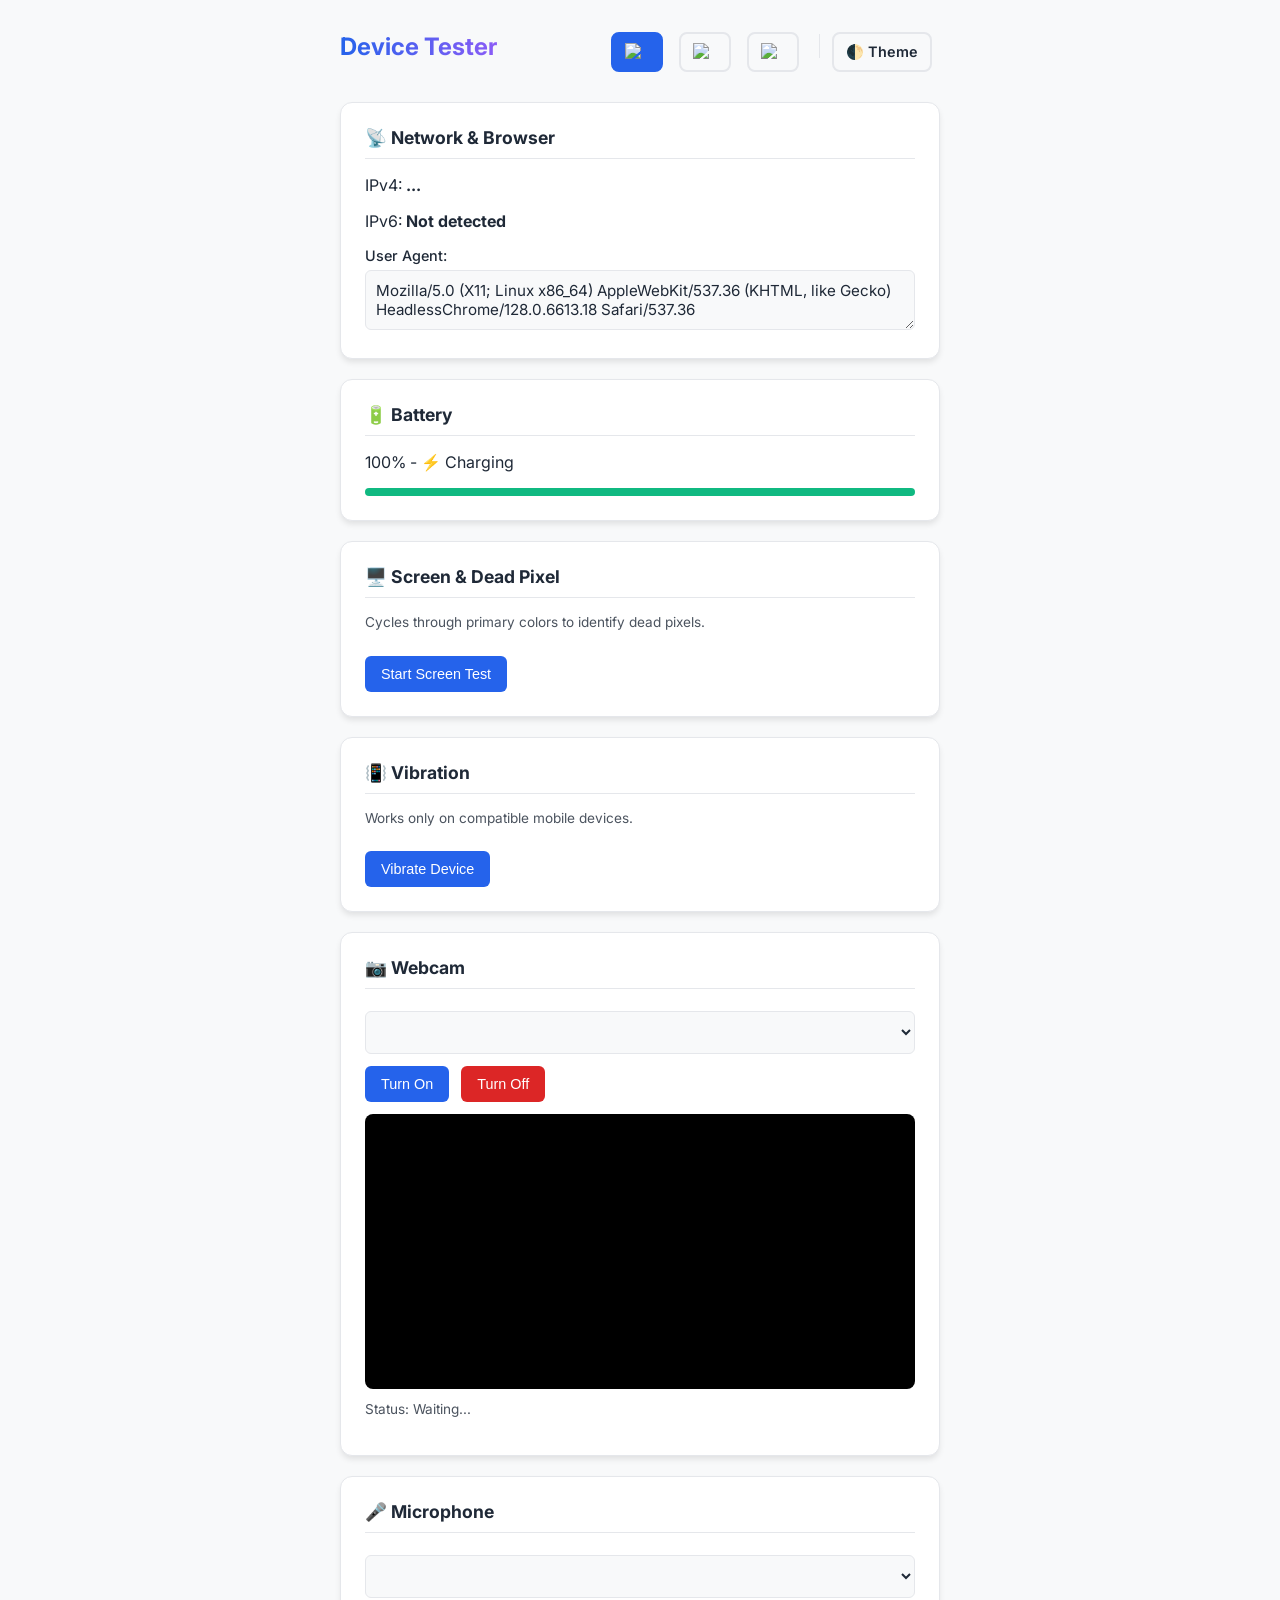
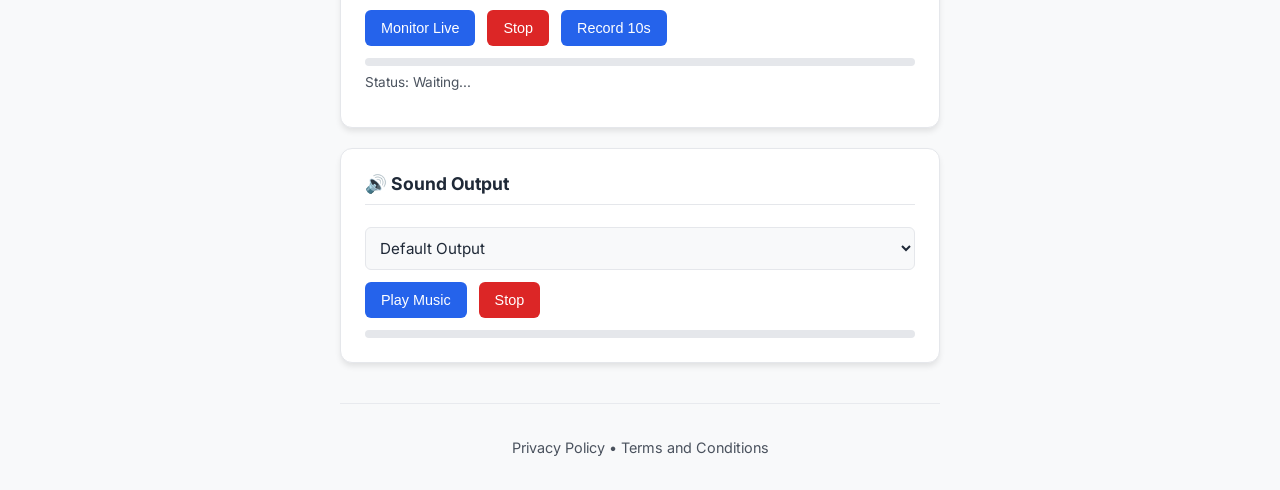
==== public/index.html @ 1548a765 "Migration to GitHub" ====
<!DOCTYPE html>
<html lang="en">

<head>
  <meta charset="UTF-8" />
  <title>Device Tester</title>
  <meta name="viewport" content="width=device-width, initial-scale=1" />
  <link rel="preconnect" href="https://fonts.googleapis.com">
  <link rel="preconnect" href="https://fonts.gstatic.com" crossorigin>
  <link href="https://fonts.googleapis.com/css2?family=Inter:wght@400;500;600;700&display=swap" rel="stylesheet">
  <style>
    :root {
      --bg-color: #f8f9fa;
      --text-color: #1f2937;
      --card-bg: #ffffff;
      --primary: #2563eb;
      --primary-hover: #1d4ed8;
      --danger: #dc2626;
      --danger-hover: #b91c1c;
      --border-color: #e5e7eb;
      --success: #10b981;
    }

    body.dark-mode {
      --bg-color: #111827;
      --text-color: #f9fafb;
      --card-bg: #1f2937;
      --primary: #3b82f6;
      --primary-hover: #60a5fa;
      --border-color: #374151;
    }

    body {
      font-family: 'Inter', sans-serif;
      margin: 0;
      padding: 20px;
      background-color: var(--bg-color);
      color: var(--text-color);
      transition: background-color 0.3s, color 0.3s;
    }

    .container {
      max-width: 600px;
      margin: 0 auto;
    }

    header {
      display: flex;
      flex-direction: column;
      gap: 15px;
      margin-bottom: 30px;
    }
	
    #ipv4, #ipv6 {
      word-break: break-all;
      overflow-wrap: anywhere;
      display: inline-block;
      max-width: 100%;
      vertical-align: top;
    }

    /* Shared styles for header buttons */
    .theme-toggle,
    .icon-btn {
      background: none;
      border: 2px solid var(--border-color);
      color: var(--text-color);
      padding: 0 12px;
      border-radius: 8px;
      cursor: pointer;
      font-weight: 600;
      transition: all 0.2s;
      font-family: inherit;
      font-size: 1.2rem;
      /* Larger emoji */
      display: inline-flex;
      align-items: center;
      justify-content: center;
      height: 40px;
      /* Enforce consistent height */
      box-sizing: border-box;
      min-width: 44px;
    }

    .theme-toggle {
      font-size: 0.9rem;
      /* Restore font size for theme text */
      gap: 6px;
    }

    .theme-toggle:hover,
    .icon-btn:hover {
      background-color: var(--border-color);
    }

    .icon-btn.active {
      background-color: var(--primary);
      color: white;
      border-color: var(--primary);
    }

    .header-top {
      display: flex;
      justify-content: space-between;
      align-items: center;
      width: 100%;
      flex-wrap: wrap;
      gap: 10px;
    }

    .header-controls {
      display: flex;
      align-items: center;
      gap: 8px;
    }

    h1 {
      font-size: 1.5rem;
      font-weight: 700;
      margin: 0;
      background: linear-gradient(90deg, var(--primary), #8b5cf6);
      -webkit-background-clip: text;
      -webkit-text-fill-color: transparent;
    }



    .test-card {
      background-color: var(--card-bg);
      padding: 24px;
      margin-bottom: 20px;
      border-radius: 12px;
      box-shadow: 0 4px 6px -1px rgba(0, 0, 0, 0.1);
      border: 1px solid var(--border-color);
    }

    h2 {
      font-size: 1.1rem;
      margin-top: 0;
      margin-bottom: 16px;
      border-bottom: 1px solid var(--border-color);
      padding-bottom: 10px;
    }

    label {
      font-weight: 500;
      display: block;
      margin-top: 12px;
      font-size: 0.9rem;
    }

    select.device-select,
    textarea {
      width: 100%;
      padding: 10px;
      box-sizing: border-box;
      margin-top: 6px;
      font-size: 0.95rem;
      border: 1px solid var(--border-color);
      border-radius: 6px;
      background-color: var(--bg-color);
      color: var(--text-color);
      font-family: inherit;
    }

    button {
      margin-top: 12px;
      margin-right: 8px;
      padding: 10px 16px;
      font-size: 0.9rem;
      font-weight: 500;
      border: none;
      border-radius: 6px;
      background-color: var(--primary);
      color: white;
      cursor: pointer;
      transition: background-color 0.2s;
    }

    button:hover {
      background-color: var(--primary-hover);
    }

    button.stop {
      background-color: var(--danger);
    }

    button.stop:hover {
      background-color: var(--danger-hover);
    }

    video {
      width: 100%;
      background: #000;
      border-radius: 8px;
      margin-top: 12px;
    }

    .bar-container {
      width: 100%;
      height: 8px;
      background: var(--border-color);
      border-radius: 4px;
      overflow: hidden;
      margin-top: 12px;
    }

    .bar-fill {
      height: 100%;
      background: var(--success);
      width: 0%;
      transition: width 0.1s linear;
    }

    #speaker-bar {
      background: #eab308;
    }

    .status-text {
      font-size: 0.85rem;
      color: var(--text-color);
      opacity: 0.8;
      margin-top: 8px;
    }

    /* Screen Test Overlay */
    #screen-overlay {
      position: fixed;
      top: 0;
      left: 0;
      width: 100%;
      height: 100%;
      display: none;
      z-index: 9999;
      cursor: crosshair;
    }

    #screen-instruction {
      position: absolute;
      top: 50%;
      left: 50%;
      transform: translate(-50%, -50%);
      background: rgba(0, 0, 0, 0.7);
      color: #fff;
      padding: 20px;
      border-radius: 8px;
      pointer-events: none;
      text-align: center;
    }

    footer {
      margin-top: 40px;
      padding-top: 20px;
      border-top: 1px solid var(--border-color);
      text-align: center;
      font-size: 0.9rem;
      color: var(--text-color);
      opacity: 0.8;
    }

    footer a {
      color: var(--text-color);
      text-decoration: none;
      transition: color 0.2s;
    }

    footer a:hover {
      color: var(--primary);
      text-decoration: underline;
    }
  </style>
</head>

<body>

  <div class="container">
    <header>
      <div class="header-top">
        <h1 data-i18n="app_title">Device Tester</h1>
        <div class="header-controls">
          <button class="icon-btn" onclick="changeLanguage('en')" id="btn-en" aria-label="English"><img
              src="https://flagcdn.com/24x18/us.png" alt="US" width="24" height="18"></button>
          <button class="icon-btn" onclick="changeLanguage('pt')" id="btn-pt" aria-label="Português"><img
              src="https://flagcdn.com/24x18/br.png" alt="BR" width="24" height="18"></button>
          <button class="icon-btn" onclick="changeLanguage('es')" id="btn-es" aria-label="Español"><img
              src="https://flagcdn.com/24x18/mx.png" alt="MX" width="24" height="18"></button>
          <div style="width: 1px; height: 24px; background: var(--border-color); margin: 0 4px;"></div>
          <button class="theme-toggle" onclick="toggleTheme()" data-i18n="theme_toggle">🌓 Theme</button>
        </div>
      </div>
    </header>

    <!-- Network -->
    <div class="test-card">
      <h2 data-i18n="network_title">📡 Network & Browser</h2>
      <p>IPv4: <strong id="ipv4">...</strong><br>
      <span class="status-text" id="geo-ipv4"></span></p>
      <p class="status-text" id="isp-label-ipv4"></p>
      <p>IPv6: <strong id="ipv6">...</strong><br>
      <span class="status-text" id="geo-ipv6"></span></p>
      <p class="status-text" id="isp-label-ipv6"></p>
      <label data-i18n="user_agent_label">User Agent:</label>
      <textarea id="user-agent" rows="2" readonly></textarea>
    </div>

    <!-- Battery -->
    <div class="test-card">
      <h2 data-i18n="battery_title">🔋 Battery</h2>
      <p id="battery-status">Detecting...</p>
      <div class="bar-container">
        <div id="battery-bar" class="bar-fill" style="background-color: var(--primary);"></div>
      </div>
    </div>

    <!-- Screen -->
    <div class="test-card">
      <h2 data-i18n="screen_title">🖥️ Screen & Dead Pixel</h2>
      <p class="status-text" data-i18n="screen_desc">Cycles through primary colors to identify dead pixels.</p>
      <button onclick="startScreenTest()" data-i18n="start_screen_test">Start Screen Test</button>
    </div>

    <!-- Vibration -->
    <div class="test-card">
      <h2 data-i18n="vibration_title">📳 Vibration</h2>
      <p class="status-text" data-i18n="vibration_desc">Works only on compatible mobile devices.</p>
      <button onclick="testVibration()" data-i18n="vibrate_device">Vibrate Device</button>
    </div>

    <!-- Webcam -->
    <div class="test-card">
      <h2 data-i18n="webcam_title">📷 Webcam</h2>
      <select id="webcam-select" class="device-select"></select>
      <div>
        <button onclick="startWebcam()" data-i18n="turn_on">Turn On</button>
        <button onclick="stopWebcam()" class="stop" data-i18n="turn_off">Turn Off</button>
      </div>
      <video id="webcam" autoplay playsinline></video>
      <p id="webcam-status" class="status-text" data-i18n="status_waiting">Status: Waiting...</p>
    </div>

    <!-- Microphone -->
    <div class="test-card">
      <h2 data-i18n="mic_title">🎤 Microphone</h2>
      <select id="mic-select" class="device-select"></select>
      <div>
        <button onclick="startMic()" data-i18n="monitor_live">Monitor Live</button>
        <button onclick="stopMic()" class="stop" data-i18n="stop">Stop</button>
        <button onclick="recordMicFor10s()" data-i18n="record_10s">Record 10s</button>
      </div>
      <div class="bar-container">
        <div id="mic-bar" class="bar-fill"></div>
      </div>
      <p id="mic-status" class="status-text" data-i18n="status_waiting">Status: Waiting...</p>
      <audio id="mic-playback" controls style="width: 100%; margin-top: 10px; display: none;"></audio>
    </div>

    <!-- Sound -->
    <div class="test-card">
      <h2 data-i18n="sound_title">🔊 Sound Output</h2>
      <select id="spk-select" class="device-select"></select>
      <audio id="audio-test" src="test-sound.mp3" preload="auto"></audio>
      <div>
        <button id="playBtn" onclick="playSound()" data-i18n="play_music">Play Music</button>
        <button onclick="stopSound()" class="stop" data-i18n="stop">Stop</button>
      </div>
      <div class="bar-container">
        <div id="speaker-bar" class="bar-fill" style="background-color: #f59e0b;"></div>
      </div>
    </div>

    <footer>
      <p>
        <a href="https://icc.gg/privacidade" target="_blank" data-i18n="privacy_policy">Privacy Policy</a> •
        <a href="https://icc.gg/termos" target="_blank" data-i18n="terms_conditions">Terms and Conditions</a>
      </p>
    </footer>

  </div>

  <!-- Overlay para teste de tela -->
  <div id="screen-overlay" onclick="nextScreenColor()">
    <div id="screen-instruction" data-i18n="screen_instruction">Click to change color. Esc to exit.</div>
  </div>

  <script>
    // i18n Dictionary
    const dictionary = {
      en: {
        app_title: "Device Tester",
        theme_toggle: "🌓 Theme",
        network_title: "📡 Network & Browser",
        user_agent_label: "User Agent:",
        battery_title: "🔋 Battery",
        detecting: "Detecting...",
        charging: "⚡ Charging",
        disconnected: "Disconnected",
        battery_unsupported: "Battery API not supported in this browser.",
        screen_title: "🖥️ Screen & Dead Pixel",
        screen_desc: "Cycles through primary colors to identify dead pixels.",
        start_screen_test: "Start Screen Test",
        screen_instruction: "Click to change color. Dark to exit.",
        vibration_title: "📳 Vibration",
        vibration_desc: "Works only on compatible mobile devices.",
        vibrate_device: "Vibrate Device",
        vibration_unsupported: "Your device does not support vibration via web API.",
        webcam_title: "📷 Webcam",
        turn_on: "Turn On",
        turn_off: "Turn Off",
        status_waiting: "Status: Waiting...",
        webcam_ok: "Webcam: Working (OK)",
        status_stopped: "Status: Stopped",
        mic_title: "🎤 Microphone",
        monitor_live: "Monitor Live",
        stop: "Stop",
        record_10s: "Record 10s",
        capturing_audio: "Capturing audio...",
        starting_capture: "Starting capture...",
        recording: "Recording...",
        playing_recording: "Playing recording...",
        sound_title: "🔊 Sound Output",
        play_music: "Play Music",
        device_unknown: "Unknown Device",
        default_output: "Default Output",
        ipv4_unavailable: "Unavailable",
        ipv6_not_detected: "Not detected",
        privacy_policy: "Privacy Policy",
        terms_conditions: "Terms and Conditions"
      },
      pt: {
        app_title: "Teste de Dispositivos",
        theme_toggle: "🌓 Tema",
        network_title: "📡 Rede e Navegador",
        user_agent_label: "Agente de Usuário:",
        battery_title: "🔋 Bateria",
        detecting: "Detectando...",
        charging: "⚡ Carregando",
        disconnected: "Desconectado",
        battery_unsupported: "API de Bateria não suportada neste navegador.",
        screen_title: "🖥️ Tela & Dead Pixel",
        screen_desc: "Cicla entre cores primárias para identificar pixels mortos.",
        start_screen_test: "Iniciar Teste de Tela",
        screen_instruction: "Clique para trocar a cor. Escura para sair.",
        vibration_title: "📳 Vibração",
        vibration_desc: "Funciona apenas em dispositivos móveis compatíveis.",
        vibrate_device: "Vibrar Dispositivo",
        vibration_unsupported: "Seu dispositivo não suporta vibração via API web.",
        webcam_title: "📷 Webcam",
        turn_on: "Ligar",
        turn_off: "Desligar",
        status_waiting: "Status: Aguardando...",
        webcam_ok: "Webcam: Funcionando (OK)",
        status_stopped: "Status: Parado",
        mic_title: "🎤 Microfone",
        monitor_live: "Monitorar Ao Vivo",
        stop: "Parar",
        record_10s: "Gravar 10s",
        capturing_audio: "Capturando áudio...",
        starting_capture: "Iniciando captura...",
        recording: "Gravando...",
        playing_recording: "Reproduzindo gravação...",
        sound_title: "🔊 Saída de Som",
        play_music: "Tocar Música",
        device_unknown: "Dispositivo não identificado",
        default_output: "Saída Padrão",
        ipv4_unavailable: "Indisponível",
        ipv6_not_detected: "Não detectado",
        privacy_policy: "Política de Privacidade",
        terms_conditions: "Termos e Condições"
      },
      es: {
        app_title: "Prueba de Dispositivos",
        theme_toggle: "🌓 Tema",
        network_title: "📡 Red y Navegador",
        user_agent_label: "Agente de Usuario:",
        battery_title: "🔋 Batería",
        detecting: "Detectando...",
        charging: "⚡ Cargando",
        disconnected: "Desconectado",
        battery_unsupported: "API de batería no soportada en este navegador.",
        screen_title: "🖥️ Pantalla y Píxeles Muertos",
        screen_desc: "Alterna entre colores primarios para identificar píxeles muertos.",
        start_screen_test: "Iniciar Prueba de Pantalla",
        screen_instruction: "Haga clic para cambiar de color. Oscuro para salir.",
        vibration_title: "📳 Vibración",
        vibration_desc: "Funciona solo en dispositivos móviles compatibles.",
        vibrate_device: "Vibrar Dispositivo",
        vibration_unsupported: "Su dispositivo no admite vibración a través de la API web.",
        webcam_title: "📷 Cámara Web",
        turn_on: "Encender",
        turn_off: "Apagar",
        status_waiting: "Estado: Esperando...",
        webcam_ok: "Cámara: Funcionando (OK)",
        status_stopped: "Estado: Detenido",
        mic_title: "🎤 Micrófono",
        monitor_live: "Monitorear en Vivo",
        stop: "Parar",
        record_10s: "Grabar 10s",
        capturing_audio: "Capturando audio...",
        starting_capture: "Iniciando captura...",
        recording: "Grabando...",
        playing_recording: "Reproduciendo grabación...",
        sound_title: "🔊 Salida de Sonido",
        play_music: "Reproducir Música",
        device_unknown: "Dispositivo desconocido",
        default_output: "Salida Predeterminada",
        ipv4_unavailable: "No disponible",
        ipv6_not_detected: "No detectado",
        privacy_policy: "Política de Privacidad",
        terms_conditions: "Términos y Condiciones"
      }
    };

    let currentLang = localStorage.getItem('deviceTesterLang') || 'en';

    function changeLanguage(lang) {
      currentLang = lang;
      localStorage.setItem('deviceTesterLang', lang);

      // Update active button state
      document.querySelectorAll('.icon-btn').forEach(btn => btn.classList.remove('active'));
      const activeBtn = document.getElementById(`btn-${lang}`);
      if (activeBtn) activeBtn.classList.add('active');

      document.documentElement.lang = lang === 'pt' ? 'pt-BR' : (lang === 'es' ? 'es-MX' : 'en-US'); // Set html tag lang
      applyTranslations();
      // Refresh dynamic content that depends on language (like IP detection messages if needed, though they are mostly dynamic data)
      // Re-listing devices to update "Unknown Device" text
      listDevices();
      // Trigger battery update to refresh text
      if (navigator.getBattery) {
        navigator.getBattery().then(b => b.dispatchEvent(new Event('levelchange')));
      } else {
        document.getElementById("battery-status").textContent = dictionary[currentLang].battery_unsupported;
      }
    }

    function applyTranslations() {
      const elements = document.querySelectorAll('[data-i18n]');
      elements.forEach(el => {
        const key = el.getAttribute('data-i18n');
        if (dictionary[currentLang] && dictionary[currentLang][key]) {
          el.textContent = dictionary[currentLang][key];
        }
      });
    }

    // Initialize Language
    changeLanguage(currentLang);


    // Theme
    function toggleTheme() {
      document.body.classList.toggle('dark-mode');
    }

    // Populate UA
    document.getElementById("user-agent").value = navigator.userAgent;

    // Elements
    const webcamSelect = document.getElementById("webcam-select");
    const micSelect = document.getElementById("mic-select");
    const spkSelect = document.getElementById("spk-select");
    const video = document.getElementById("webcam");
    const micBar = document.getElementById("mic-bar");
    const speakerBar = document.getElementById("speaker-bar");
    const playBtn = document.getElementById("playBtn");
    const audio = document.getElementById("audio-test");
    const micPlayback = document.getElementById("mic-playback");

    // State
    let webcamStream = null;
    let micStream = null;
    let micAudioContext = null;
    let micWorkletNode = null;
    let speakerAudioContext = null;
    let speakerWorkletNode = null;
    let speakerSource = null;
    let micRecorder = null;
    let recordedChunks = [];
    let recordAudioContext = null;
    let recordWorkletNode = null;

    // WORKLET CODE
    function makeLevelWorkletURL() {
      const code = `
      class LevelMeterProcessor extends AudioWorkletProcessor {
        process(inputs) {
          const input = inputs[0];
          if (input && input.length > 0) {
            let maxAvg = 0;
            // Iterate over all channels (e.g. left, right)
            for (let c = 0; c < input.length; c++) {
              const ch = input[c];
              let sum = 0;
              for (let i = 0; i < ch.length; i++) sum += Math.abs(ch[i]);
              const avg = ch.length ? sum / ch.length : 0;
              if (avg > maxAvg) maxAvg = avg;
            }
            this.port.postMessage(maxAvg);
          }
          return true;
        }
      }
      registerProcessor('level-meter', LevelMeterProcessor);
    `;
      return URL.createObjectURL(new Blob([code], { type: 'application/javascript' }));
    }

    async function addLevelWorkletTo(ac) {
      const url = makeLevelWorkletURL();
      await ac.audioWorklet.addModule(url);
      URL.revokeObjectURL(url);
    }

    // Devices
    function listDevices() {
      navigator.mediaDevices.enumerateDevices().then(devices => {
        // Preserve selection if possible? For now simple rebuild
        const oldWebcam = webcamSelect.value;
        const oldMic = micSelect.value;
        const oldSpk = spkSelect.value;

        webcamSelect.innerHTML = "";
        micSelect.innerHTML = "";
        spkSelect.innerHTML = "";

        devices.forEach(device => {
          const option = document.createElement("option");
          option.value = device.deviceId;
          option.text = device.label || dictionary[currentLang].device_unknown;
          if (device.kind === "videoinput") webcamSelect.appendChild(option.cloneNode(true));
          if (device.kind === "audioinput") micSelect.appendChild(option.cloneNode(true));
          if (device.kind === "audiooutput" && typeof spkSelect.setSinkId === "function")
            spkSelect.appendChild(option.cloneNode(true));
        });

        if (spkSelect.options.length === 0) {
          const option = document.createElement("option");
          option.value = "";
          option.text = dictionary[currentLang].default_output;
          spkSelect.appendChild(option);
        }

        // Try to restore selection
        if (oldWebcam) webcamSelect.value = oldWebcam;
        if (oldMic) micSelect.value = oldMic;
        if (oldSpk) spkSelect.value = oldSpk;
      });
    }

    // Webcam
    function startWebcam() {
      stopWebcam();
      const deviceId = webcamSelect.value;
      const constraints = { video: { deviceId: deviceId ? { exact: deviceId } : undefined } };
      navigator.mediaDevices.getUserMedia(constraints)
        .then(stream => {
          webcamStream = stream;
          video.srcObject = stream;
          document.getElementById("webcam-status").textContent = dictionary[currentLang].webcam_ok;
          document.getElementById("webcam-status").style.color = "var(--success)";
        })
        .catch((e) => {
          document.getElementById("webcam-status").textContent = "Erro: " + e.message;
          document.getElementById("webcam-status").style.color = "var(--danger)";
        });
    }
    function stopWebcam() {
      if (webcamStream) {
        webcamStream.getTracks().forEach(t => t.stop());
        video.srcObject = null;
        webcamStream = null;
        document.getElementById("webcam-status").textContent = dictionary[currentLang].status_stopped;
        document.getElementById("webcam-status").style.color = "var(--text-color)";
      }
    }

    // Mic
    async function startMic() {
      stopMic();
      const deviceId = micSelect.value;
      const constraints = { audio: deviceId ? { deviceId: { exact: deviceId } } : true };
      try {
        const stream = await navigator.mediaDevices.getUserMedia({ audio: constraints.audio });
        micStream = stream;
        micAudioContext = new (window.AudioContext || window.webkitAudioContext)();
        await addLevelWorkletTo(micAudioContext);
        const source = micAudioContext.createMediaStreamSource(stream);
        micWorkletNode = new AudioWorkletNode(micAudioContext, 'level-meter');
        micWorkletNode.port.onmessage = (e) => {
          const pct = Math.min(100, Math.round(e.data * 100));
          micBar.style.width = pct + "%";
          if (pct > 5) {
            const st = document.getElementById("mic-status");
            if (st.textContent !== dictionary[currentLang].capturing_audio) {
              st.textContent = dictionary[currentLang].capturing_audio;
              st.style.color = "var(--success)";
            }
          }
        };
        source.connect(micWorkletNode);
        document.getElementById("mic-status").textContent = dictionary[currentLang].starting_capture;
      } catch (e) {
        document.getElementById("mic-status").textContent = "Erro: " + e.message;
        document.getElementById("mic-status").style.color = "var(--danger)";
      }
    }

    function stopMic() {
      if (micWorkletNode) { try { micWorkletNode.disconnect(); } catch { } }
      if (micAudioContext) { try { micAudioContext.close(); } catch { } }
      if (micStream) { micStream.getTracks().forEach(t => t.stop()); }
      micWorkletNode = null;
      micAudioContext = null;
      micStream = null;
      micBar.style.width = "0%";
      const st = document.getElementById("mic-status");
      st.textContent = dictionary[currentLang].status_stopped;
      st.style.color = "var(--text-color)";
    }

    async function recordMicFor10s() {
      try {
        stopMic(); // ensure clean state
        const stream = await navigator.mediaDevices.getUserMedia({ audio: true });
        micRecorder = new MediaRecorder(stream);
        recordedChunks = [];

        recordAudioContext = new (window.AudioContext || window.webkitAudioContext)();
        await addLevelWorkletTo(recordAudioContext);
        const source = recordAudioContext.createMediaStreamSource(stream);
        recordWorkletNode = new AudioWorkletNode(recordAudioContext, 'level-meter');
        recordWorkletNode.port.onmessage = (e) => {
          const pct = Math.min(100, Math.round(e.data * 100));
          micBar.style.width = pct + "%";
        };
        source.connect(recordWorkletNode);

        micRecorder.ondataavailable = e => { if (e.data.size > 0) recordedChunks.push(e.data); };
        micRecorder.onstop = () => {
          try { recordWorkletNode.disconnect(); } catch { }
          try { recordAudioContext.close(); } catch { }
          micBar.style.width = "0%";

          const blob = new Blob(recordedChunks, { type: "audio/webm" });
          const url = URL.createObjectURL(blob);
          micPlayback.src = url;
          micPlayback.style.display = "block";
          micPlayback.play();
        };
        micRecorder.start();

        let remaining = 10;
        const status = document.getElementById("mic-status");
        status.style.color = "var(--primary)";
        status.textContent = `${dictionary[currentLang].recording} ${remaining}s`;

        const countdown = setInterval(() => {
          remaining--;
          if (remaining > 0) status.textContent = `${dictionary[currentLang].recording} ${remaining}s`;
        }, 1000);

        setTimeout(() => {
          clearInterval(countdown);
          micRecorder.stop();
          stream.getTracks().forEach(t => t.stop());
          status.textContent = dictionary[currentLang].playing_recording;
          status.style.color = "var(--text-color)";
        }, 10000);
      } catch (err) {
        document.getElementById("mic-status").textContent = "Erro: " + err;
      }
    }

    // Speaker
    async function setupSpeakerAnalyzer() {
      if (!speakerAudioContext) {
        speakerAudioContext = new (window.AudioContext || window.webkitAudioContext)();
        await addLevelWorkletTo(speakerAudioContext);
        speakerSource = speakerAudioContext.createMediaElementSource(audio);
        speakerWorkletNode = new AudioWorkletNode(speakerAudioContext, 'level-meter');
        speakerWorkletNode.port.onmessage = (e) => {
          const level = Math.min(100, Math.round(e.data * 100));
          speakerBar.style.width = level + "%";
        };
        speakerSource.connect(speakerWorkletNode);
        speakerSource.connect(speakerAudioContext.destination);
      }
    }

    function playSound() {
      playBtn.disabled = true;
      setupSpeakerAnalyzer().then(() => {
        if (speakerAudioContext.state === "suspended") {
          speakerAudioContext.resume().then(startPlayback).catch(startPlayback);
        } else {
          startPlayback();
        }
      });
      function startPlayback() {
        const outputId = spkSelect.value;
        playBtn.disabled = false;
        if (typeof audio.setSinkId === "function" && outputId) {
          audio.setSinkId(outputId).then(() => audio.play()).catch(() => audio.play());
        } else {
          audio.play();
        }
      }
    }

    function stopSound() {
      audio.pause();
      audio.currentTime = 0;
      speakerBar.style.width = "0%";
      if (speakerAudioContext && speakerAudioContext.state !== "closed") {
        speakerAudioContext.suspend();
      }
    }

    // IPs
    function getIPv4AndISP() {
      fetch("https://ipwhois.app/json/?lang=en") // Using 'en' for consistency, can be improved to use currentLang but ISP data might be mix
        .then(res => res.json())
        .then(data => {
          document.getElementById("ipv4").textContent = data.ip || dictionary[currentLang].ipv4_unavailable;
          const geo = [data.city, data.region, data.country].filter(Boolean);
          document.getElementById("geo-ipv4").textContent = geo.length ? "(" + geo.join(", ") + ")" : "";
          document.getElementById("isp-label-ipv4").textContent = data.isp ? "ISP: " + decodeURIComponent(escape(data.isp)) : "";
        })
        .catch(() => { });
    }

    function getIPv6AndISP() {
      // Use IPv6 specific endpoint to force IPv6 usage
      fetch("https://api6.ipify.org?format=json")
        .then(res => {
          if (!res.ok) throw new Error("IPv6 Fetch Failed");
          return res.json();
        })
        .then(ip => {
          if (ip.ip && ip.ip.includes(":")) {
            document.getElementById("ipv6").textContent = ip.ip;
            // Fetch validation/Geo for IPv6
            return fetch(`https://ipwhois.app/json/${ip.ip}?lang=en`);
          } else {
            throw new Error("No IPv6 detected");
          }
        })
        .then(res => res.json())
        .then(data => {
          if (!data) return;
          const geo = [data.city, data.region, data.country].filter(Boolean);
          document.getElementById("geo-ipv6").textContent = geo.length ? "(" + geo.join(", ") + ")" : "";
          document.getElementById("isp-label-ipv6").textContent = data.isp ? "ISP: " + decodeURIComponent(escape(data.isp)) : "";
        })
        .catch((e) => {
          console.log("IPv6 Check Failed:", e);
          document.getElementById("ipv6").textContent = dictionary[currentLang].ipv6_not_detected;
        });
    }

    // NEW FEATURES

    // Battery
    if (navigator.getBattery) {
      navigator.getBattery().then(battery => {
        function updateBattery() {
          const level = Math.round(battery.level * 100);
          const charging = battery.charging ? dictionary[currentLang].charging : dictionary[currentLang].disconnected;
          document.getElementById("battery-status").textContent = `${level}% - ${charging}`;
          document.getElementById("battery-bar").style.width = level + "%";

          if (battery.charging) document.getElementById("battery-bar").style.background = "var(--success)";
          else if (level < 20) document.getElementById("battery-bar").style.background = "var(--danger)";
          else document.getElementById("battery-bar").style.background = "var(--primary)";
        }
        battery.addEventListener('levelchange', updateBattery);
        battery.addEventListener('chargingchange', updateBattery);
        updateBattery();
      });
    } else {
      // Wait for dictionary to be ready or just set it
      setTimeout(() => {
        document.getElementById("battery-status").textContent = dictionary[currentLang].battery_unsupported;
        document.getElementById("battery-bar").style.width = "0%";
      }, 100);
    }

    // Vibration
    function testVibration() {
      if (navigator.vibrate) {
        navigator.vibrate([200, 100, 200]); // Vibrate twice
      } else {
        alert(dictionary[currentLang].vibration_unsupported);
      }
    }

    // Screen
    let screenColorIndex = 0;
    const colors = ["#FF0000", "#00FF00", "#0000FF", "#FFFFFF", "#000000"];
    function startScreenTest() {
      const overlay = document.getElementById("screen-overlay");
      overlay.style.display = "block";
      document.documentElement.requestFullscreen().catch(() => { });
      screenColorIndex = -1;
      nextScreenColor();
    }
    function nextScreenColor() {
      screenColorIndex++;
      const overlay = document.getElementById("screen-overlay");
      if (screenColorIndex >= colors.length) {
        // Exit
        overlay.style.display = "none";
        if (document.fullscreenElement) document.exitFullscreen();
      } else {
        overlay.style.backgroundColor = colors[screenColorIndex];
        // Hide instruction after first click for clean view
        if (screenColorIndex > 0) document.getElementById("screen-instruction").style.display = "none";
        else document.getElementById("screen-instruction").style.display = "block";
      }
    }

    // On Load
    window.onload = () => {
      navigator.mediaDevices.getUserMedia({ audio: true }).then(s => {
        s.getTracks().forEach(t => t.stop());
        listDevices();
      }).catch(() => listDevices());
      getIPv4AndISP();
      getIPv6AndISP();

      // Ensure initial text is correct
      applyTranslations();
    };
    navigator.mediaDevices.addEventListener("devicechange", listDevices);
    audio.addEventListener("ended", () => {
      speakerBar.style.width = "0%";
    });
  </script>
</body>

</html>
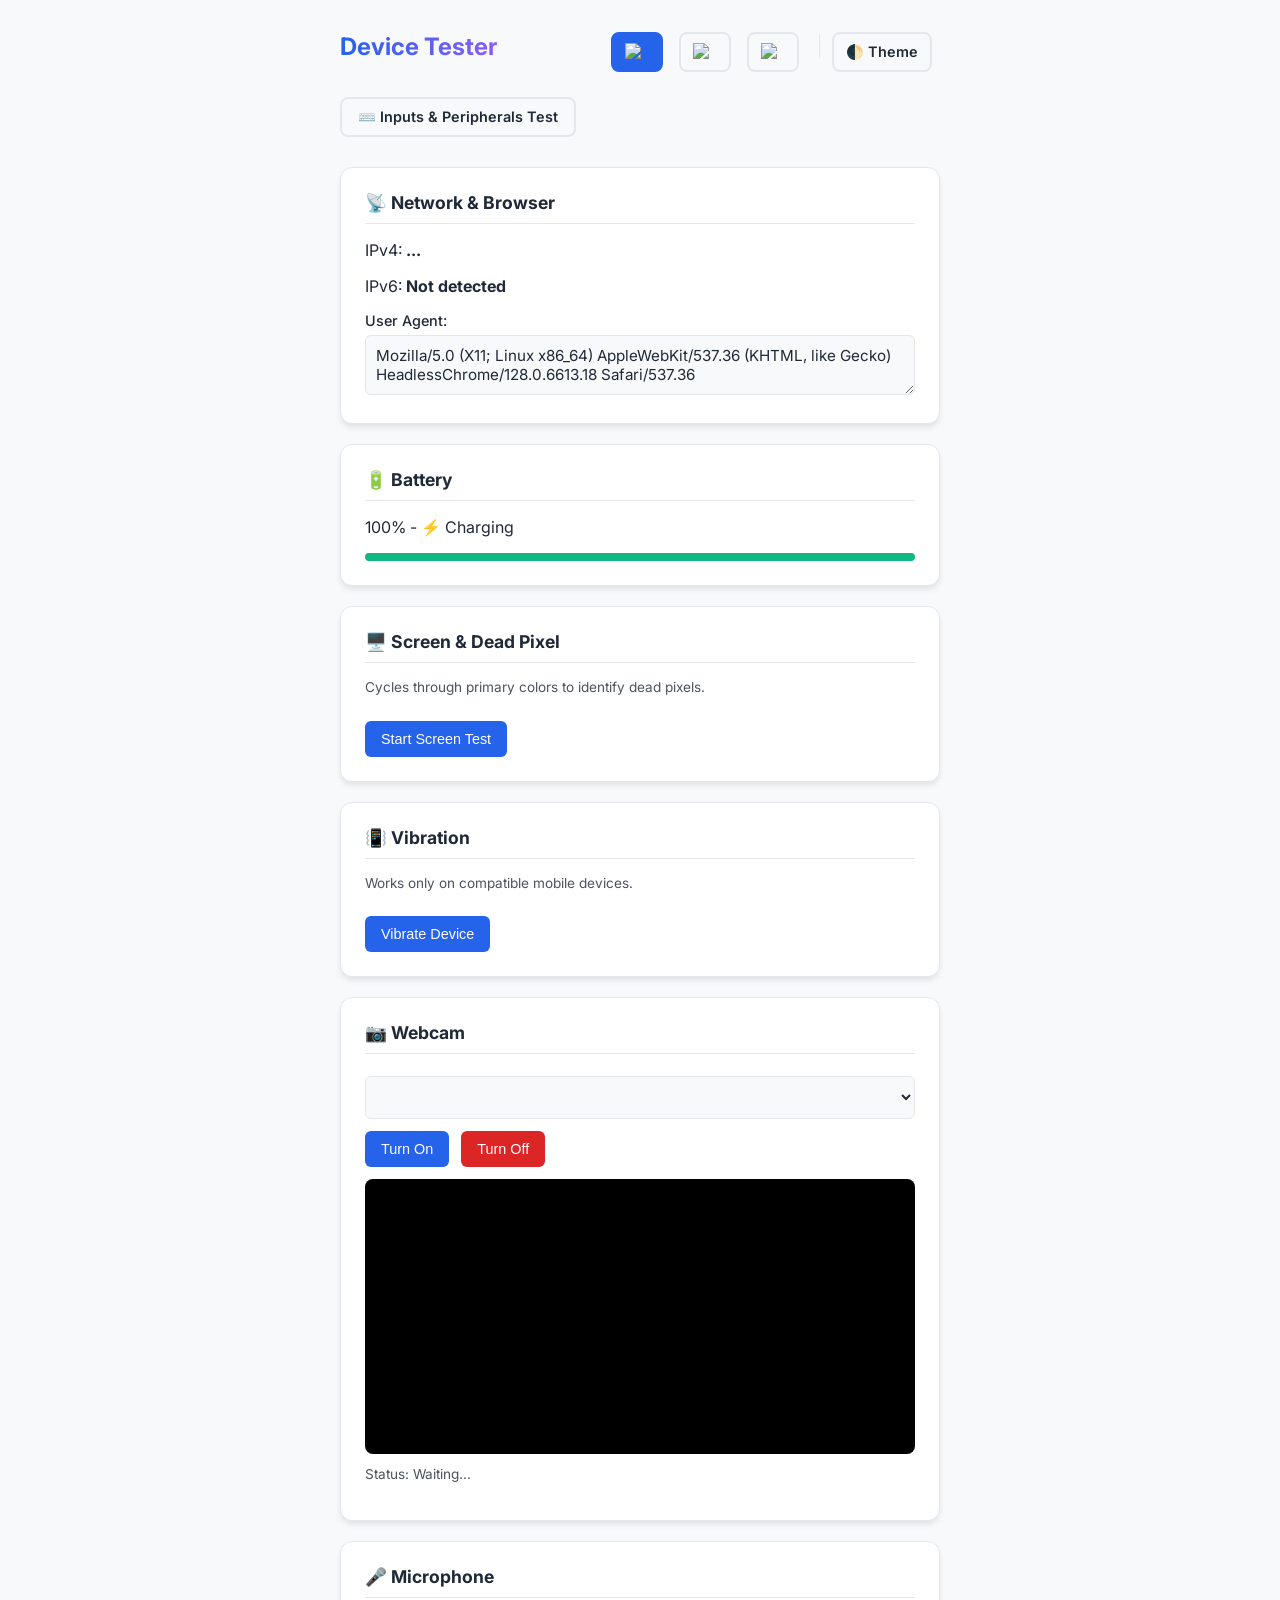
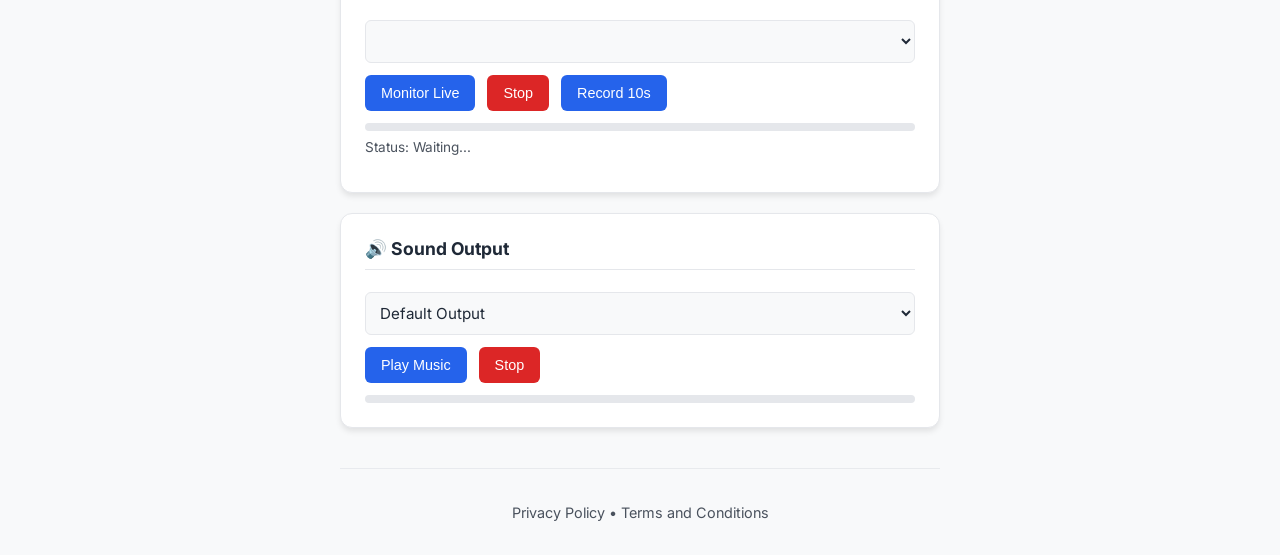
==== commit dd3210b6: "add more test features" ====
--- a/public/index.html
+++ b/public/index.html
@@ -8,267 +8,7 @@
   <link rel="preconnect" href="https://fonts.googleapis.com">
   <link rel="preconnect" href="https://fonts.gstatic.com" crossorigin>
   <link href="https://fonts.googleapis.com/css2?family=Inter:wght@400;500;600;700&display=swap" rel="stylesheet">
-  <style>
-    :root {
-      --bg-color: #f8f9fa;
-      --text-color: #1f2937;
-      --card-bg: #ffffff;
-      --primary: #2563eb;
-      --primary-hover: #1d4ed8;
-      --danger: #dc2626;
-      --danger-hover: #b91c1c;
-      --border-color: #e5e7eb;
-      --success: #10b981;
-    }
-
-    body.dark-mode {
-      --bg-color: #111827;
-      --text-color: #f9fafb;
-      --card-bg: #1f2937;
-      --primary: #3b82f6;
-      --primary-hover: #60a5fa;
-      --border-color: #374151;
-    }
-
-    body {
-      font-family: 'Inter', sans-serif;
-      margin: 0;
-      padding: 20px;
-      background-color: var(--bg-color);
-      color: var(--text-color);
-      transition: background-color 0.3s, color 0.3s;
-    }
-
-    .container {
-      max-width: 600px;
-      margin: 0 auto;
-    }
-
-    header {
-      display: flex;
-      flex-direction: column;
-      gap: 15px;
-      margin-bottom: 30px;
-    }
-	
-    #ipv4, #ipv6 {
-      word-break: break-all;
-      overflow-wrap: anywhere;
-      display: inline-block;
-      max-width: 100%;
-      vertical-align: top;
-    }
-
-    /* Shared styles for header buttons */
-    .theme-toggle,
-    .icon-btn {
-      background: none;
-      border: 2px solid var(--border-color);
-      color: var(--text-color);
-      padding: 0 12px;
-      border-radius: 8px;
-      cursor: pointer;
-      font-weight: 600;
-      transition: all 0.2s;
-      font-family: inherit;
-      font-size: 1.2rem;
-      /* Larger emoji */
-      display: inline-flex;
-      align-items: center;
-      justify-content: center;
-      height: 40px;
-      /* Enforce consistent height */
-      box-sizing: border-box;
-      min-width: 44px;
-    }
-
-    .theme-toggle {
-      font-size: 0.9rem;
-      /* Restore font size for theme text */
-      gap: 6px;
-    }
-
-    .theme-toggle:hover,
-    .icon-btn:hover {
-      background-color: var(--border-color);
-    }
-
-    .icon-btn.active {
-      background-color: var(--primary);
-      color: white;
-      border-color: var(--primary);
-    }
-
-    .header-top {
-      display: flex;
-      justify-content: space-between;
-      align-items: center;
-      width: 100%;
-      flex-wrap: wrap;
-      gap: 10px;
-    }
-
-    .header-controls {
-      display: flex;
-      align-items: center;
-      gap: 8px;
-    }
-
-    h1 {
-      font-size: 1.5rem;
-      font-weight: 700;
-      margin: 0;
-      background: linear-gradient(90deg, var(--primary), #8b5cf6);
-      -webkit-background-clip: text;
-      -webkit-text-fill-color: transparent;
-    }
-
-
-
-    .test-card {
-      background-color: var(--card-bg);
-      padding: 24px;
-      margin-bottom: 20px;
-      border-radius: 12px;
-      box-shadow: 0 4px 6px -1px rgba(0, 0, 0, 0.1);
-      border: 1px solid var(--border-color);
-    }
-
-    h2 {
-      font-size: 1.1rem;
-      margin-top: 0;
-      margin-bottom: 16px;
-      border-bottom: 1px solid var(--border-color);
-      padding-bottom: 10px;
-    }
-
-    label {
-      font-weight: 500;
-      display: block;
-      margin-top: 12px;
-      font-size: 0.9rem;
-    }
-
-    select.device-select,
-    textarea {
-      width: 100%;
-      padding: 10px;
-      box-sizing: border-box;
-      margin-top: 6px;
-      font-size: 0.95rem;
-      border: 1px solid var(--border-color);
-      border-radius: 6px;
-      background-color: var(--bg-color);
-      color: var(--text-color);
-      font-family: inherit;
-    }
-
-    button {
-      margin-top: 12px;
-      margin-right: 8px;
-      padding: 10px 16px;
-      font-size: 0.9rem;
-      font-weight: 500;
-      border: none;
-      border-radius: 6px;
-      background-color: var(--primary);
-      color: white;
-      cursor: pointer;
-      transition: background-color 0.2s;
-    }
-
-    button:hover {
-      background-color: var(--primary-hover);
-    }
-
-    button.stop {
-      background-color: var(--danger);
-    }
-
-    button.stop:hover {
-      background-color: var(--danger-hover);
-    }
-
-    video {
-      width: 100%;
-      background: #000;
-      border-radius: 8px;
-      margin-top: 12px;
-    }
-
-    .bar-container {
-      width: 100%;
-      height: 8px;
-      background: var(--border-color);
-      border-radius: 4px;
-      overflow: hidden;
-      margin-top: 12px;
-    }
-
-    .bar-fill {
-      height: 100%;
-      background: var(--success);
-      width: 0%;
-      transition: width 0.1s linear;
-    }
-
-    #speaker-bar {
-      background: #eab308;
-    }
-
-    .status-text {
-      font-size: 0.85rem;
-      color: var(--text-color);
-      opacity: 0.8;
-      margin-top: 8px;
-    }
-
-    /* Screen Test Overlay */
-    #screen-overlay {
-      position: fixed;
-      top: 0;
-      left: 0;
-      width: 100%;
-      height: 100%;
-      display: none;
-      z-index: 9999;
-      cursor: crosshair;
-    }
-
-    #screen-instruction {
-      position: absolute;
-      top: 50%;
-      left: 50%;
-      transform: translate(-50%, -50%);
-      background: rgba(0, 0, 0, 0.7);
-      color: #fff;
-      padding: 20px;
-      border-radius: 8px;
-      pointer-events: none;
-      text-align: center;
-    }
-
-    footer {
-      margin-top: 40px;
-      padding-top: 20px;
-      border-top: 1px solid var(--border-color);
-      text-align: center;
-      font-size: 0.9rem;
-      color: var(--text-color);
-      opacity: 0.8;
-    }
-
-    footer a {
-      color: var(--text-color);
-      text-decoration: none;
-      transition: color 0.2s;
-    }
-
-    footer a:hover {
-      color: var(--primary);
-      text-decoration: underline;
-    }
-  </style>
+  <link rel="stylesheet" href="style.css">
 </head>
 
 <body>
@@ -287,6 +27,9 @@
           <div style="width: 1px; height: 24px; background: var(--border-color); margin: 0 4px;"></div>
           <button class="theme-toggle" onclick="toggleTheme()" data-i18n="theme_toggle">🌓 Theme</button>
         </div>
+      </div>
+      <div class="nav-links" style="display: flex; gap: 10px; margin-top: 10px;">
+        <a href="input.html" class="icon-btn" style="text-decoration: none; font-size: 0.9rem; padding: 0 16px;" data-i18n="nav_inputs">⌨️ Inputs & Peripherals Test</a>
       </div>
     </header>
 
@@ -424,7 +167,9 @@
         ipv4_unavailable: "Unavailable",
         ipv6_not_detected: "Not detected",
         privacy_policy: "Privacy Policy",
-        terms_conditions: "Terms and Conditions"
+        terms_conditions: "Terms and Conditions",
+        nav_inputs: "⌨️ Inputs & Peripherals Test",
+        nav_main: "🏠 Main Tester"
       },
       pt: {
         app_title: "Teste de Dispositivos",
@@ -465,7 +210,9 @@
         ipv4_unavailable: "Indisponível",
         ipv6_not_detected: "Não detectado",
         privacy_policy: "Política de Privacidade",
-        terms_conditions: "Termos e Condições"
+        terms_conditions: "Termos e Condições",
+        nav_inputs: "⌨️ Entradas e Periféricos",
+        nav_main: "🏠 Testador Principal"
       },
       es: {
         app_title: "Prueba de Dispositivos",
@@ -506,7 +253,9 @@
         ipv4_unavailable: "No disponible",
         ipv6_not_detected: "No detectado",
         privacy_policy: "Política de Privacidad",
-        terms_conditions: "Términos y Condiciones"
+        terms_conditions: "Términos y Condiciones",
+        nav_inputs: "⌨️ Entradas y Periféricos",
+        nav_main: "🏠 Probador Principal"
       }
     };
 
@@ -819,13 +568,20 @@
 
     // IPs
     function getIPv4AndISP() {
-      fetch("https://ipwhois.app/json/?lang=en") // Using 'en' for consistency, can be improved to use currentLang but ISP data might be mix
+      fetch("https://api.ipify.org?format=json")
         .then(res => res.json())
         .then(data => {
           document.getElementById("ipv4").textContent = data.ip || dictionary[currentLang].ipv4_unavailable;
+          if (data.ip) {
+            return fetch(`https://get.geojs.io/v1/ip/geo/${data.ip}.json`);
+          }
+        })
+        .then(res => { if (res) return res.json(); })
+        .then(data => {
+          if (!data) return;
           const geo = [data.city, data.region, data.country].filter(Boolean);
           document.getElementById("geo-ipv4").textContent = geo.length ? "(" + geo.join(", ") + ")" : "";
-          document.getElementById("isp-label-ipv4").textContent = data.isp ? "ISP: " + decodeURIComponent(escape(data.isp)) : "";
+          document.getElementById("isp-label-ipv4").textContent = data.organization ? "ISP: " + data.organization : "";
         })
         .catch(() => { });
     }
@@ -841,7 +597,7 @@
           if (ip.ip && ip.ip.includes(":")) {
             document.getElementById("ipv6").textContent = ip.ip;
             // Fetch validation/Geo for IPv6
-            return fetch(`https://ipwhois.app/json/${ip.ip}?lang=en`);
+            return fetch(`https://get.geojs.io/v1/ip/geo/${ip.ip}.json`);
           } else {
             throw new Error("No IPv6 detected");
           }
@@ -851,7 +607,7 @@
           if (!data) return;
           const geo = [data.city, data.region, data.country].filter(Boolean);
           document.getElementById("geo-ipv6").textContent = geo.length ? "(" + geo.join(", ") + ")" : "";
-          document.getElementById("isp-label-ipv6").textContent = data.isp ? "ISP: " + decodeURIComponent(escape(data.isp)) : "";
+          document.getElementById("isp-label-ipv6").textContent = data.organization ? "ISP: " + data.organization : "";
         })
         .catch((e) => {
           console.log("IPv6 Check Failed:", e);
--- a/public/style.css
+++ b/public/style.css
@@ -0,0 +1,332 @@
+:root {
+  --bg-color: #f8f9fa;
+  --text-color: #1f2937;
+  --card-bg: #ffffff;
+  --primary: #2563eb;
+  --primary-hover: #1d4ed8;
+  --danger: #dc2626;
+  --danger-hover: #b91c1c;
+  --border-color: #e5e7eb;
+  --success: #10b981;
+}
+
+body.dark-mode {
+  --bg-color: #111827;
+  --text-color: #f9fafb;
+  --card-bg: #1f2937;
+  --primary: #3b82f6;
+  --primary-hover: #60a5fa;
+  --border-color: #374151;
+}
+
+body {
+  font-family: 'Inter', sans-serif;
+  margin: 0;
+  padding: 20px;
+  background-color: var(--bg-color);
+  color: var(--text-color);
+  transition: background-color 0.3s, color 0.3s;
+}
+
+.container {
+  max-width: 600px;
+  margin: 0 auto;
+}
+
+header {
+  display: flex;
+  flex-direction: column;
+  gap: 15px;
+  margin-bottom: 30px;
+}
+
+#ipv4, #ipv6 {
+  word-break: break-all;
+  overflow-wrap: anywhere;
+  display: inline-block;
+  max-width: 100%;
+  vertical-align: top;
+}
+
+/* Shared styles for header buttons */
+.theme-toggle,
+.icon-btn {
+  background: none;
+  border: 2px solid var(--border-color);
+  color: var(--text-color);
+  padding: 0 12px;
+  border-radius: 8px;
+  cursor: pointer;
+  font-weight: 600;
+  transition: all 0.2s;
+  font-family: inherit;
+  font-size: 1.2rem;
+  /* Larger emoji */
+  display: inline-flex;
+  align-items: center;
+  justify-content: center;
+  height: 40px;
+  /* Enforce consistent height */
+  box-sizing: border-box;
+  min-width: 44px;
+}
+
+.theme-toggle {
+  font-size: 0.9rem;
+  /* Restore font size for theme text */
+  gap: 6px;
+}
+
+.theme-toggle:hover,
+.icon-btn:hover {
+  background-color: var(--border-color);
+}
+
+.icon-btn.active {
+  background-color: var(--primary);
+  color: white;
+  border-color: var(--primary);
+}
+
+.header-top {
+  display: flex;
+  justify-content: space-between;
+  align-items: center;
+  width: 100%;
+  flex-wrap: wrap;
+  gap: 10px;
+}
+
+.header-controls {
+  display: flex;
+  align-items: center;
+  gap: 8px;
+}
+
+h1 {
+  font-size: 1.5rem;
+  font-weight: 700;
+  margin: 0;
+  background: linear-gradient(90deg, var(--primary), #8b5cf6);
+  -webkit-background-clip: text;
+  -webkit-text-fill-color: transparent;
+}
+
+.test-card {
+  background-color: var(--card-bg);
+  padding: 24px;
+  margin-bottom: 20px;
+  border-radius: 12px;
+  box-shadow: 0 4px 6px -1px rgba(0, 0, 0, 0.1);
+  border: 1px solid var(--border-color);
+}
+
+h2 {
+  font-size: 1.1rem;
+  margin-top: 0;
+  margin-bottom: 16px;
+  border-bottom: 1px solid var(--border-color);
+  padding-bottom: 10px;
+}
+
+label {
+  font-weight: 500;
+  display: block;
+  margin-top: 12px;
+  font-size: 0.9rem;
+}
+
+select.device-select,
+textarea {
+  width: 100%;
+  padding: 10px;
+  box-sizing: border-box;
+  margin-top: 6px;
+  font-size: 0.95rem;
+  border: 1px solid var(--border-color);
+  border-radius: 6px;
+  background-color: var(--bg-color);
+  color: var(--text-color);
+  font-family: inherit;
+}
+
+button {
+  margin-top: 12px;
+  margin-right: 8px;
+  padding: 10px 16px;
+  font-size: 0.9rem;
+  font-weight: 500;
+  border: none;
+  border-radius: 6px;
+  background-color: var(--primary);
+  color: white;
+  cursor: pointer;
+  transition: background-color 0.2s;
+}
+
+button:hover {
+  background-color: var(--primary-hover);
+}
+
+button.stop {
+  background-color: var(--danger);
+}
+
+button.stop:hover {
+  background-color: var(--danger-hover);
+}
+
+video {
+  width: 100%;
+  background: #000;
+  border-radius: 8px;
+  margin-top: 12px;
+}
+
+.bar-container {
+  width: 100%;
+  height: 8px;
+  background: var(--border-color);
+  border-radius: 4px;
+  overflow: hidden;
+  margin-top: 12px;
+}
+
+.bar-fill {
+  height: 100%;
+  background: var(--success);
+  width: 0%;
+  transition: width 0.1s linear;
+}
+
+#speaker-bar {
+  background: #eab308;
+}
+
+.status-text {
+  font-size: 0.85rem;
+  color: var(--text-color);
+  opacity: 0.8;
+  margin-top: 8px;
+}
+
+/* Screen Test Overlay */
+#screen-overlay {
+  position: fixed;
+  top: 0;
+  left: 0;
+  width: 100%;
+  height: 100%;
+  display: none;
+  z-index: 9999;
+  cursor: crosshair;
+}
+
+#screen-instruction {
+  position: absolute;
+  top: 50%;
+  left: 50%;
+  transform: translate(-50%, -50%);
+  background: rgba(0, 0, 0, 0.7);
+  color: #fff;
+  padding: 20px;
+  border-radius: 8px;
+  pointer-events: none;
+  text-align: center;
+}
+
+/* Custom CSS for new tests */
+.mouse-area {
+  width: 100%;
+  height: 200px;
+  background-color: var(--bg-color);
+  border: 2px dashed var(--border-color);
+  border-radius: 8px;
+  display: flex;
+  flex-direction: column;
+  align-items: center;
+  justify-content: center;
+  user-select: none;
+  cursor: crosshair;
+  transition: background-color 0.1s;
+}
+
+.mouse-area.active-click {
+  background-color: var(--primary);
+  color: white;
+}
+
+.mouse-stats {
+  margin-top: 15px;
+  font-size: 0.9rem;
+  display: grid;
+  grid-template-columns: 1fr 1fr;
+  gap: 10px;
+}
+
+.stat-box {
+  background: var(--bg-color);
+  padding: 10px;
+  border-radius: 6px;
+  border: 1px solid var(--border-color);
+  text-align: center;
+}
+
+.stat-value {
+  font-size: 1.2rem;
+  font-weight: 700;
+  color: var(--primary);
+  display: block;
+  margin-top: 4px;
+}
+
+.key-display {
+  font-size: 2rem;
+  font-weight: 700;
+  text-align: center;
+  min-height: 50px;
+  padding: 20px;
+  background: var(--bg-color);
+  border: 1px solid var(--border-color);
+  border-radius: 8px;
+  margin-top: 10px;
+  word-break: break-all;
+}
+
+.key-history {
+  margin-top: 10px;
+  font-size: 0.85rem;
+  color: var(--text-color);
+  opacity: 0.8;
+  max-height: 60px;
+  overflow-y: auto;
+}
+
+.fps-display {
+  font-size: 3rem;
+  font-weight: 700;
+  color: var(--success);
+  text-align: center;
+  margin: 20px 0;
+}
+
+footer {
+  margin-top: 40px;
+  padding-top: 20px;
+  border-top: 1px solid var(--border-color);
+  text-align: center;
+  font-size: 0.9rem;
+  color: var(--text-color);
+  opacity: 0.8;
+}
+
+footer a {
+  color: var(--text-color);
+  text-decoration: none;
+  transition: color 0.2s;
+}
+
+footer a:hover {
+  color: var(--primary);
+  text-decoration: underline;
+}
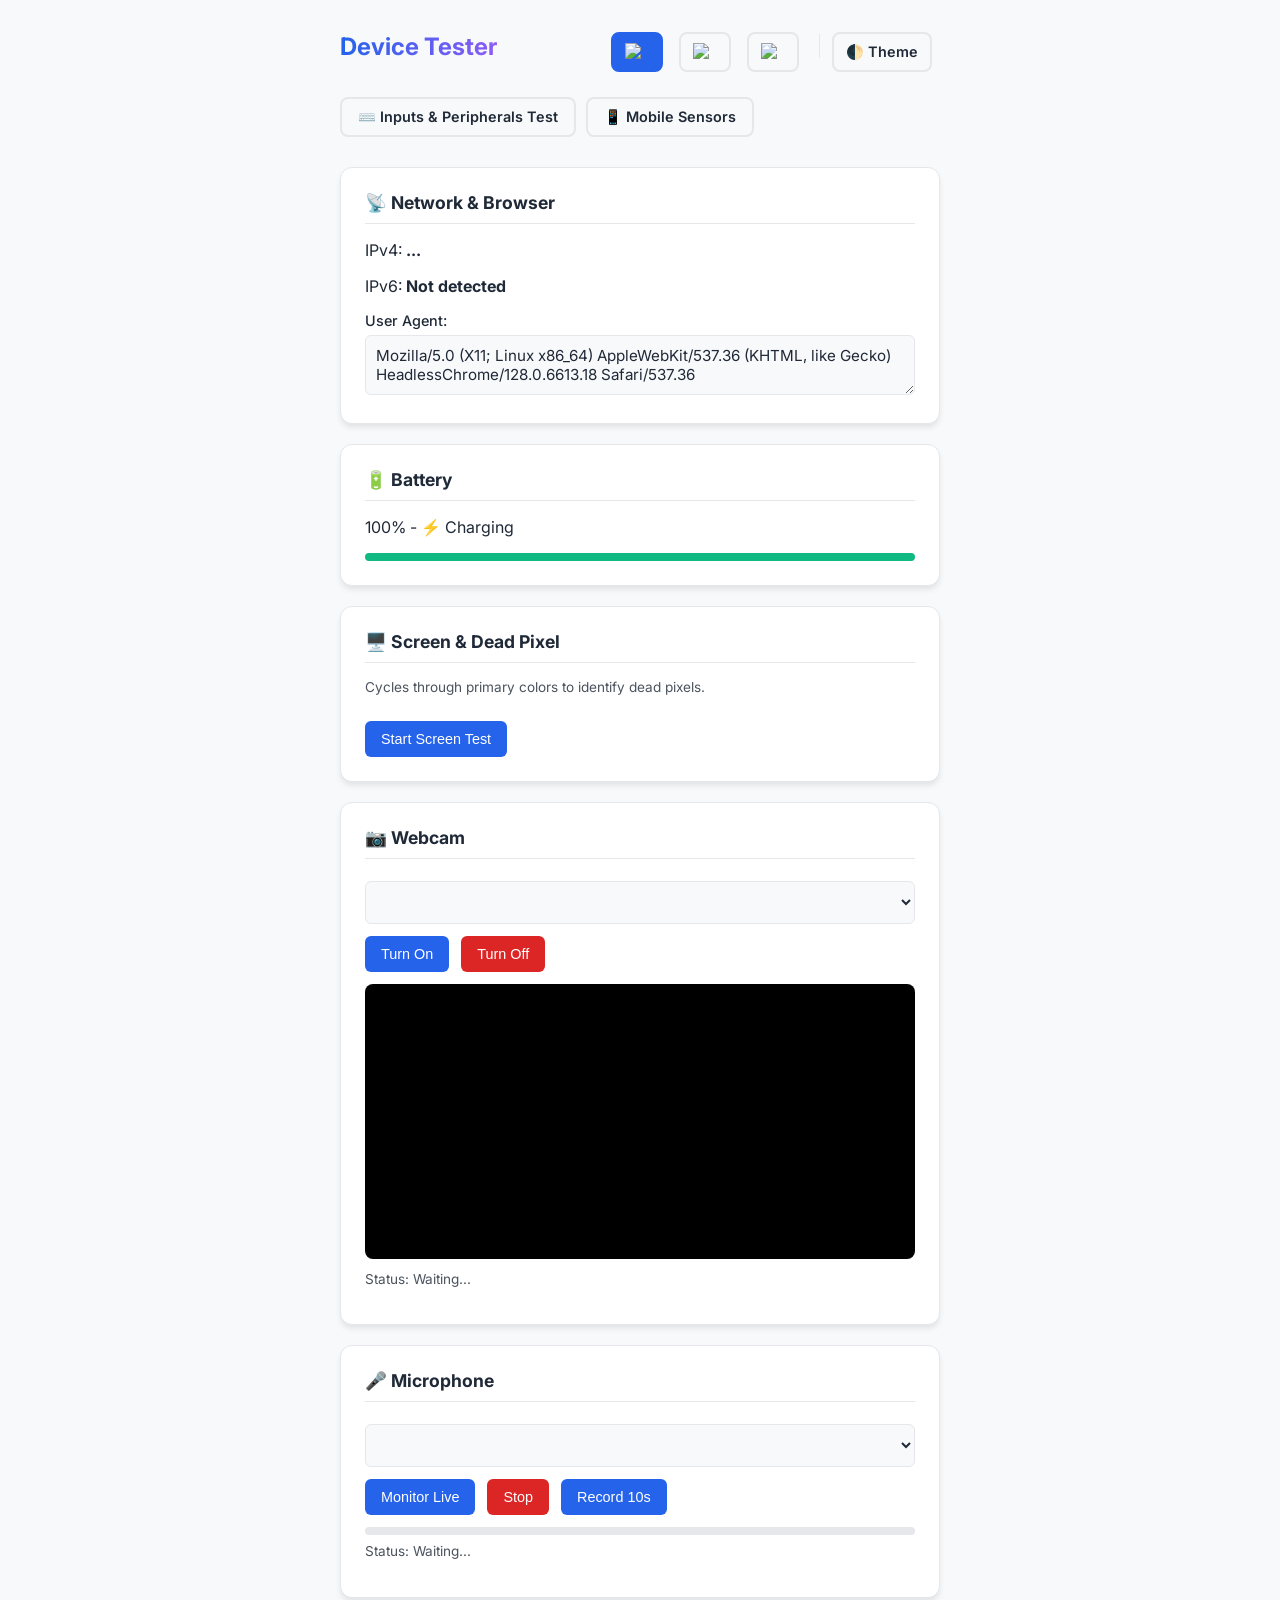
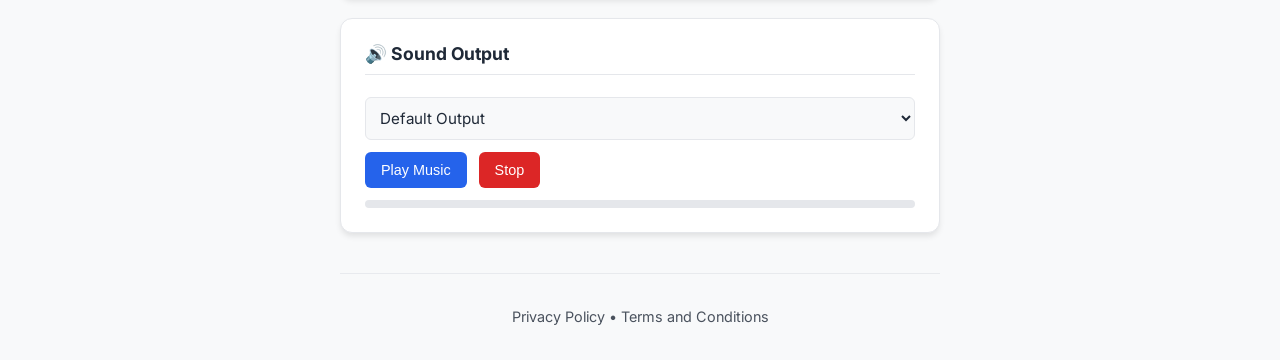
==== commit 7c247f19: "update using vs" ====
--- a/public/index.html
+++ b/public/index.html
@@ -30,6 +30,7 @@
       </div>
       <div class="nav-links" style="display: flex; gap: 10px; margin-top: 10px;">
         <a href="input.html" class="icon-btn" style="text-decoration: none; font-size: 0.9rem; padding: 0 16px;" data-i18n="nav_inputs">⌨️ Inputs & Peripherals Test</a>
+        <a href="mobile.html" class="icon-btn" style="text-decoration: none; font-size: 0.9rem; padding: 0 16px;" data-i18n="nav_mobile">📱 Mobile Sensors</a>
       </div>
     </header>
 
@@ -62,12 +63,6 @@
       <button onclick="startScreenTest()" data-i18n="start_screen_test">Start Screen Test</button>
     </div>
 
-    <!-- Vibration -->
-    <div class="test-card">
-      <h2 data-i18n="vibration_title">📳 Vibration</h2>
-      <p class="status-text" data-i18n="vibration_desc">Works only on compatible mobile devices.</p>
-      <button onclick="testVibration()" data-i18n="vibrate_device">Vibrate Device</button>
-    </div>
 
     <!-- Webcam -->
     <div class="test-card">
@@ -169,7 +164,8 @@
         privacy_policy: "Privacy Policy",
         terms_conditions: "Terms and Conditions",
         nav_inputs: "⌨️ Inputs & Peripherals Test",
-        nav_main: "🏠 Main Tester"
+        nav_main: "🏠 Main Tester",
+        nav_mobile: "📱 Mobile Sensors"
       },
       pt: {
         app_title: "Teste de Dispositivos",
@@ -212,7 +208,8 @@
         privacy_policy: "Política de Privacidade",
         terms_conditions: "Termos e Condições",
         nav_inputs: "⌨️ Entradas e Periféricos",
-        nav_main: "🏠 Testador Principal"
+        nav_main: "🏠 Testador Principal",
+        nav_mobile: "📱 Sensores Móveis"
       },
       es: {
         app_title: "Prueba de Dispositivos",
@@ -255,7 +252,8 @@
         privacy_policy: "Política de Privacidad",
         terms_conditions: "Términos y Condiciones",
         nav_inputs: "⌨️ Entradas y Periféricos",
-        nav_main: "🏠 Probador Principal"
+        nav_main: "🏠 Probador Principal",
+        nav_mobile: "📱 Sensores Móviles"
       }
     };
 
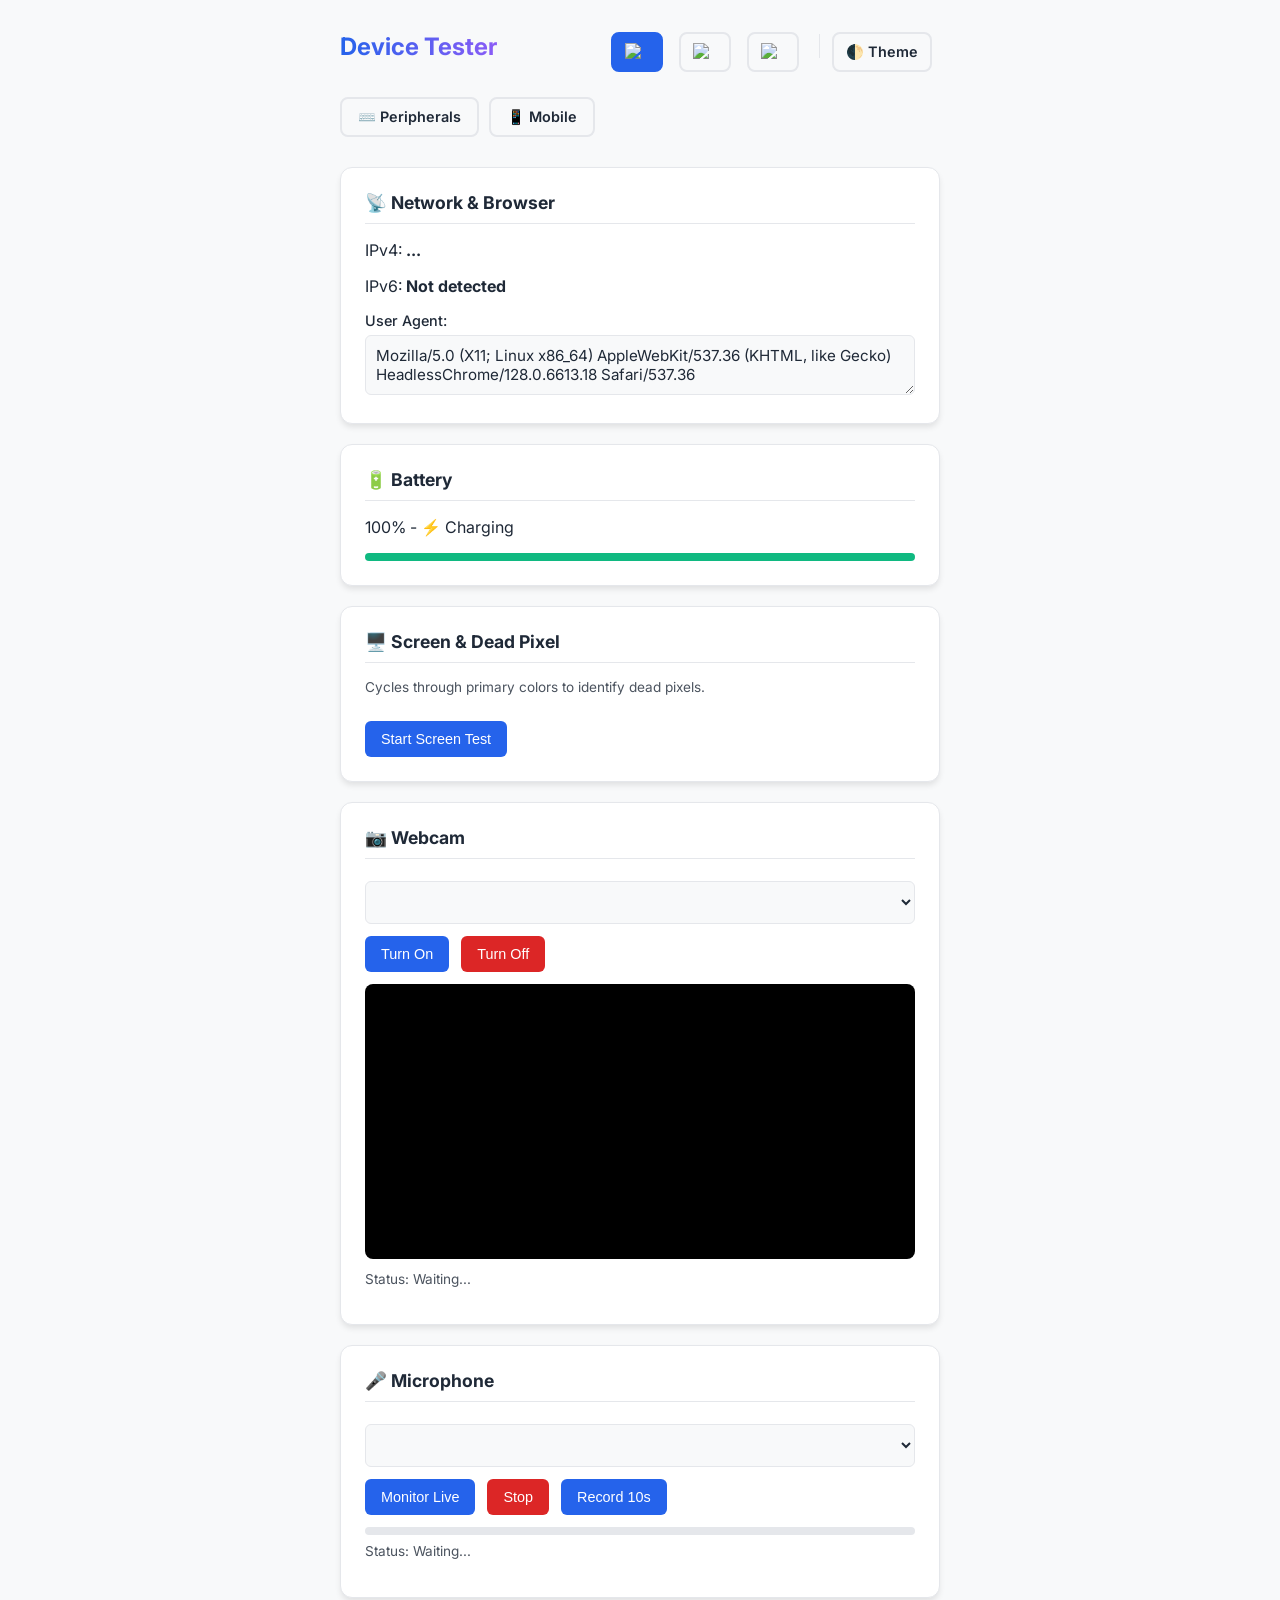
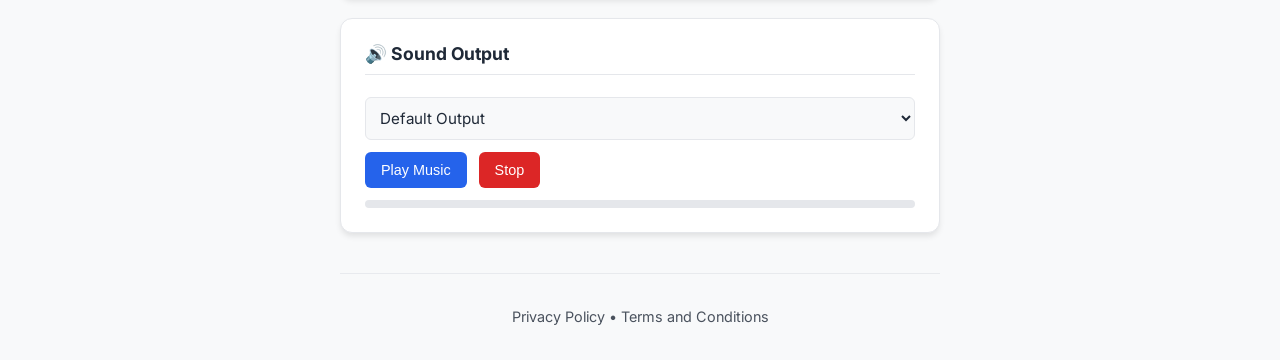
==== commit 84217c7b: "Fix compass, short names" ====
--- a/public/index.html
+++ b/public/index.html
@@ -29,8 +29,8 @@
         </div>
       </div>
       <div class="nav-links" style="display: flex; gap: 10px; margin-top: 10px;">
-        <a href="input.html" class="icon-btn" style="text-decoration: none; font-size: 0.9rem; padding: 0 16px;" data-i18n="nav_inputs">⌨️ Inputs & Peripherals Test</a>
-        <a href="mobile.html" class="icon-btn" style="text-decoration: none; font-size: 0.9rem; padding: 0 16px;" data-i18n="nav_mobile">📱 Mobile Sensors</a>
+        <a href="input.html" class="icon-btn" style="text-decoration: none; font-size: 0.9rem; padding: 0 16px;" data-i18n="nav_inputs">⌨️ Peripherals</a>
+        <a href="mobile.html" class="icon-btn" style="text-decoration: none; font-size: 0.9rem; padding: 0 16px;" data-i18n="nav_mobile">📱 Mobile</a>
       </div>
     </header>
 
@@ -163,9 +163,9 @@
         ipv6_not_detected: "Not detected",
         privacy_policy: "Privacy Policy",
         terms_conditions: "Terms and Conditions",
-        nav_inputs: "⌨️ Inputs & Peripherals Test",
-        nav_main: "🏠 Main Tester",
-        nav_mobile: "📱 Mobile Sensors"
+        nav_inputs: "⌨️ Peripherals",
+        nav_main: "🏠 Main",
+        nav_mobile: "📱 Mobile"
       },
       pt: {
         app_title: "Teste de Dispositivos",
@@ -207,9 +207,9 @@
         ipv6_not_detected: "Não detectado",
         privacy_policy: "Política de Privacidade",
         terms_conditions: "Termos e Condições",
-        nav_inputs: "⌨️ Entradas e Periféricos",
-        nav_main: "🏠 Testador Principal",
-        nav_mobile: "📱 Sensores Móveis"
+        nav_inputs: "⌨️ Periféricos",
+        nav_main: "🏠 Principal",
+        nav_mobile: "📱 Mobile"
       },
       es: {
         app_title: "Prueba de Dispositivos",
@@ -251,9 +251,9 @@
         ipv6_not_detected: "No detectado",
         privacy_policy: "Política de Privacidad",
         terms_conditions: "Términos y Condiciones",
-        nav_inputs: "⌨️ Entradas y Periféricos",
-        nav_main: "🏠 Probador Principal",
-        nav_mobile: "📱 Sensores Móviles"
+        nav_inputs: "⌨️ Periféricos",
+        nav_main: "🏠 Principal",
+        nav_mobile: "📱 Mobile"
       }
     };
 
--- a/public/style.css
+++ b/public/style.css
@@ -330,3 +330,140 @@
   color: var(--primary);
   text-decoration: underline;
 }
+
+/* Compass Styles */
+.compass {
+  position: relative;
+  width: 200px;
+  height: 200px;
+  margin: 0 auto;
+  border-radius: 50%;
+  background: var(--card-bg);
+  border: 3px solid var(--border-color);
+  box-shadow: inset 0 0 15px rgba(0, 0, 0, 0.1);
+}
+
+.compass-bevel {
+  position: absolute;
+  top: 5px;
+  left: 5px;
+  right: 5px;
+  bottom: 5px;
+  border-radius: 50%;
+  border: 2px solid var(--border-color);
+}
+
+.compass-rose {
+  position: absolute;
+  top: 0;
+  left: 0;
+  width: 100%;
+  height: 100%;
+  border-radius: 50%;
+  overflow: hidden;
+}
+
+.compass-tick {
+  position: absolute;
+  top: 0;
+  left: 50%;
+  width: 2px;
+  height: 10px;
+  background: var(--text-color);
+  opacity: 0.6;
+  transform-origin: 50% 100px;
+}
+
+.compass-tick.major {
+  width: 3px;
+  height: 15px;
+  opacity: 0.8;
+}
+
+.compass-cardinal {
+  position: absolute;
+  font-size: 1.2rem;
+  font-weight: 700;
+  color: var(--primary);
+  transform-origin: 50% 100px;
+  text-align: center;
+  width: 30px;
+  margin-left: -15px;
+}
+
+.compass-cardinal.north {
+  color: var(--danger);
+  font-weight: 800;
+}
+
+.compass-needle {
+  position: absolute;
+  top: 50%;
+  left: 50%;
+  width: 4px;
+  height: 80px;
+  background: linear-gradient(to bottom, var(--danger) 0%, var(--danger) 80%, #888 80%, #888 100%);
+  transform-origin: 50% 100%;
+  transform: translate(-50%, -100%);
+  transition: transform 0.1s ease-out;
+  z-index: 10;
+}
+
+.compass-needle::before {
+  content: '';
+  position: absolute;
+  top: -10px;
+  left: 50%;
+  transform: translateX(-50%);
+  width: 0;
+  height: 0;
+  border-left: 10px solid transparent;
+  border-right: 10px solid transparent;
+  border-bottom: 15px solid var(--danger);
+}
+
+.compass-needle::after {
+  content: '';
+  position: absolute;
+  bottom: 0;
+  left: 50%;
+  transform: translateX(-50%);
+  width: 12px;
+  height: 12px;
+  background: var(--text-color);
+  border-radius: 50%;
+  z-index: 11;
+}
+
+.compass-center {
+  position: absolute;
+  top: 50%;
+  left: 50%;
+  transform: translate(-50%, -50%);
+  width: 12px;
+  height: 12px;
+  background: var(--text-color);
+  border-radius: 50%;
+  z-index: 11;
+}
+
+.compass-degree {
+  position: absolute;
+  top: 50%;
+  left: 50%;
+  transform: translate(-50%, -50%);
+  font-size: 2rem;
+  font-weight: bold;
+  z-index: 12;
+  text-shadow: 0 0 4px var(--card-bg);
+}
+
+.compass-info {
+  margin-top: 20px;
+  text-align: center;
+  font-size: 1rem;
+}
+
+.compass-info strong {
+  color: var(--primary);
+}
